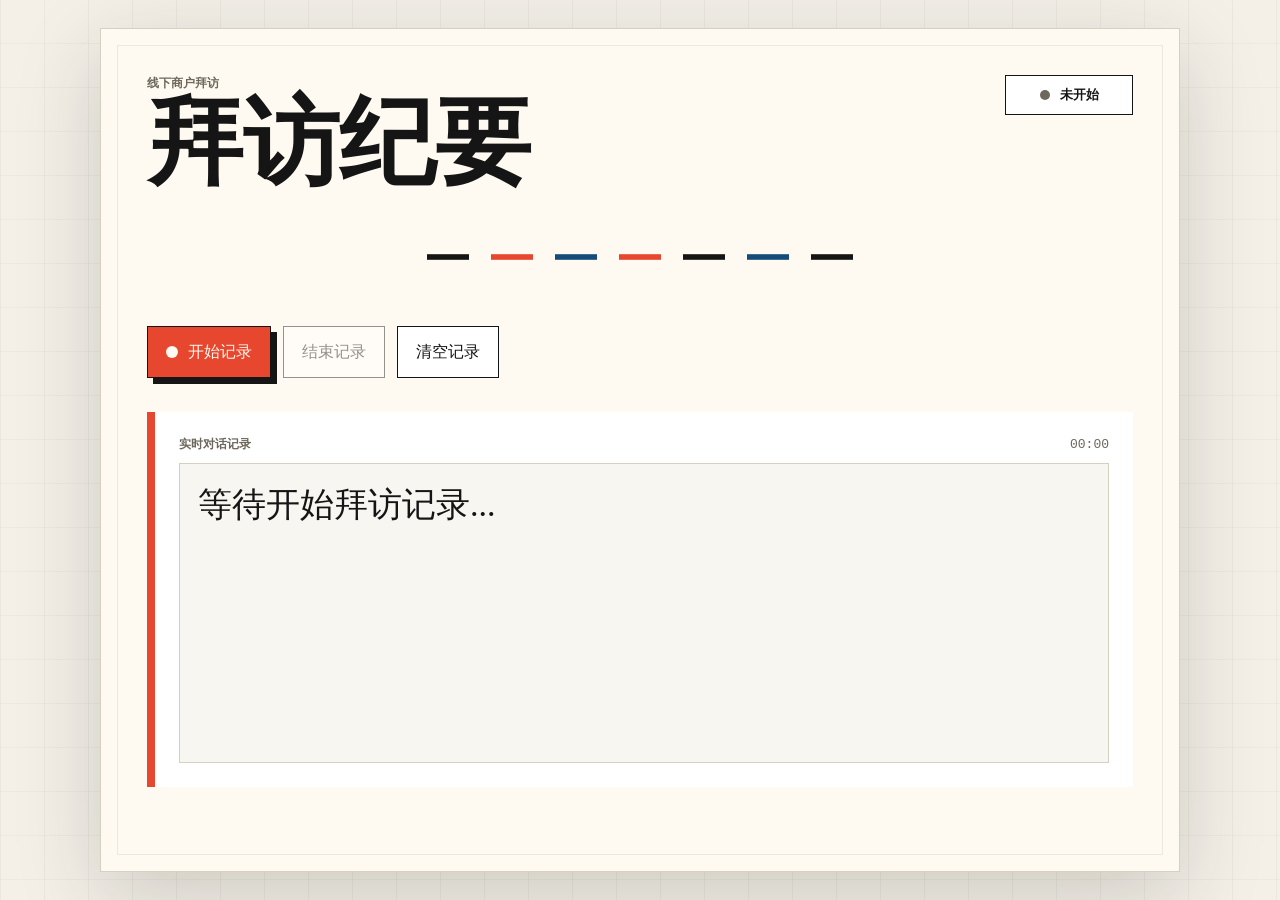
==== public/index.html @ db730add "Initial merchant visit speech recorder" ====
<!doctype html>
<html lang="zh-CN">
  <head>
    <meta charset="utf-8" />
    <meta name="viewport" content="width=device-width, initial-scale=1" />
    <title>商户拜访语音记录</title>
    <link rel="stylesheet" href="./styles.css" />
  </head>
  <body>
    <main class="shell">
      <section class="panel">
        <div class="topbar">
          <div>
            <p class="eyebrow">线下商户拜访</p>
            <h1>拜访纪要</h1>
          </div>
          <div id="statusPill" class="status idle">
            <span></span>
            <strong>未开始</strong>
          </div>
        </div>

        <div class="meter" aria-hidden="true">
          <span></span>
          <span></span>
          <span></span>
          <span></span>
          <span></span>
          <span></span>
          <span></span>
        </div>

        <div class="controls">
          <button id="startBtn" class="primary" type="button">
            <span class="record-dot"></span>
            开始记录
          </button>
          <button id="stopBtn" class="ghost" type="button" disabled>结束记录</button>
          <button id="clearBtn" class="ghost" type="button">清空记录</button>
        </div>

        <section class="caption-zone" aria-live="polite">
          <div class="section-heading">
            <p class="label">实时对话记录</p>
            <span id="timeText" class="hint">00:00</span>
          </div>
          <div id="partialText" class="partial">等待开始拜访记录...</div>
        </section>

        <section id="summaryZone" class="summary-zone" hidden>
          <div class="section-heading">
            <p class="label">智能总结</p>
            <span id="summaryMeta" class="hint"></span>
          </div>
          <div id="summaryText" class="summary-grid"></div>
        </section>
      </section>
    </main>

    <div id="confirmOverlay" class="confirm-overlay" hidden>
      <section class="confirm-dialog" role="dialog" aria-modal="true" aria-labelledby="confirmTitle">
        <p class="label">拜访状态确认</p>
        <h2 id="confirmTitle">是否结束本次商户拜访？</h2>
        <p>结束后将根据完整对话生成本次拜访的智能总结；如果还要继续沟通，可以回到记录页继续补充。</p>
        <div class="confirm-actions">
          <button id="confirmEndBtn" class="primary" type="button">结束拜访并生成总结</button>
          <button id="continueVisitBtn" class="ghost" type="button">继续补充记录</button>
        </div>
      </section>
    </div>

    <script src="./app.js"></script>
  </body>
</html>
---- public/styles.css ----
:root {
  --paper: #f4f0e8;
  --ink: #151515;
  --muted: #6d675c;
  --line: #d7cfc0;
  --panel: #fffaf1;
  --signal: #e7472e;
  --signal-deep: #ad2515;
  --blue: #164c79;
  --green: #1b7a4b;
  --shadow: 0 24px 80px rgba(32, 28, 20, 0.18);
}

* {
  box-sizing: border-box;
}

body {
  margin: 0;
  min-height: 100vh;
  background:
    linear-gradient(90deg, rgba(21, 21, 21, 0.045) 1px, transparent 1px) 0 0 / 44px 44px,
    linear-gradient(0deg, rgba(21, 21, 21, 0.035) 1px, transparent 1px) 0 0 / 44px 44px,
    var(--paper);
  color: var(--ink);
  font-family: "Songti SC", "Noto Serif CJK SC", "Source Han Serif SC", ui-serif, Georgia, Cambria, serif;
}

button {
  font: inherit;
}

.shell {
  min-height: 100vh;
  display: grid;
  place-items: center;
  padding: 28px;
}

.panel {
  width: min(1080px, 100%);
  min-height: min(860px, calc(100vh - 56px));
  padding: clamp(22px, 4vw, 46px);
  background: var(--panel);
  border: 1px solid var(--line);
  box-shadow: var(--shadow);
  position: relative;
  overflow: hidden;
}

.panel::before {
  content: "";
  position: absolute;
  inset: 16px;
  border: 1px solid rgba(21, 21, 21, 0.08);
  pointer-events: none;
}

.topbar,
.controls,
.caption-zone,
.summary-zone {
  position: relative;
  z-index: 1;
}

.topbar {
  display: flex;
  align-items: flex-start;
  justify-content: space-between;
  gap: 20px;
}

.eyebrow,
.label {
  margin: 0;
  color: var(--muted);
  font-family: "PingFang SC", "Microsoft YaHei", "Courier New", Courier, sans-serif;
  font-size: 12px;
  font-weight: 700;
  letter-spacing: 0;
  text-transform: uppercase;
}

h1 {
  margin: 8px 0 0;
  font-size: clamp(44px, 8vw, 96px);
  line-height: 0.9;
  letter-spacing: 0;
}

.status {
  display: inline-flex;
  align-items: center;
  gap: 10px;
  min-width: 128px;
  justify-content: center;
  padding: 10px 14px;
  border: 1px solid var(--ink);
  background: #fff;
  font-family: "PingFang SC", "Microsoft YaHei", "Courier New", Courier, sans-serif;
  font-size: 13px;
}

.status span {
  width: 10px;
  height: 10px;
  border-radius: 99px;
  background: var(--muted);
}

.status.live span {
  background: var(--green);
  box-shadow: 0 0 0 6px rgba(27, 122, 75, 0.16);
}

.status.connecting span {
  background: var(--blue);
}

.status.error span {
  background: var(--signal);
}

.meter {
  height: 86px;
  margin: 28px 0 26px;
  display: flex;
  align-items: center;
  justify-content: center;
  gap: clamp(10px, 2vw, 22px);
}

.meter span {
  width: clamp(20px, 4vw, 42px);
  height: 70px;
  background: var(--ink);
  transform-origin: center;
  transform: scaleY(0.08);
  transition: transform 100ms linear;
}

.meter span:nth-child(2n) {
  background: var(--signal);
}

.meter span:nth-child(3n) {
  background: var(--blue);
}

.controls {
  display: flex;
  flex-wrap: wrap;
  gap: 12px;
}

.primary,
.ghost {
  min-height: 52px;
  border-radius: 0;
  border: 1px solid var(--ink);
  padding: 0 18px;
  cursor: pointer;
}

.primary {
  display: inline-flex;
  align-items: center;
  gap: 10px;
  background: var(--signal);
  color: #fffaf1;
  box-shadow: 6px 6px 0 var(--ink);
}

.ghost {
  background: #fff;
  color: var(--ink);
}

button:disabled {
  cursor: not-allowed;
  opacity: 0.45;
  box-shadow: none;
}

.record-dot {
  width: 12px;
  height: 12px;
  border-radius: 99px;
  background: #fffaf1;
}

.caption-zone {
  margin-top: 34px;
  padding: 24px;
  border-left: 8px solid var(--signal);
  background: #fff;
}

.partial {
  min-height: 300px;
  max-height: 42vh;
  margin: 10px 0 0;
  padding: 18px;
  background: rgba(244, 240, 232, 0.62);
  border: 1px solid var(--line);
  font-size: clamp(20px, 3vw, 34px);
  line-height: 1.35;
  overflow-wrap: anywhere;
  overflow-y: auto;
  white-space: pre-wrap;
}

.section-heading {
  display: flex;
  justify-content: space-between;
  gap: 16px;
  align-items: center;
}

#timeText {
  font-family: "PingFang SC", "Microsoft YaHei", "Courier New", Courier, sans-serif;
  color: var(--muted);
}

.hint {
  color: var(--muted);
  font-family: "PingFang SC", "Microsoft YaHei", sans-serif;
  font-size: 13px;
}

.summary-zone {
  margin-top: 24px;
  padding-top: 18px;
  border-top: 1px solid var(--line);
}

.summary-grid {
  display: grid;
  grid-template-columns: repeat(2, minmax(0, 1fr));
  gap: 14px;
  margin-top: 12px;
}

.summary-card {
  min-height: 150px;
  padding: 18px;
  background: #fff;
  border: 1px solid var(--line);
}

.summary-card h3 {
  margin: 0 0 10px;
  font-family: "PingFang SC", "Microsoft YaHei", sans-serif;
  font-size: 17px;
}

.summary-card ul {
  margin: 0;
  padding-left: 1.2em;
}

.summary-card li {
  margin: 8px 0;
  line-height: 1.45;
}

.confirm-overlay {
  position: fixed;
  inset: 0;
  z-index: 20;
  display: grid;
  place-items: center;
  padding: 20px;
  background: rgba(21, 21, 21, 0.42);
}

.confirm-overlay[hidden] {
  display: none;
}

.confirm-dialog {
  width: min(560px, 100%);
  padding: 28px;
  background: var(--panel);
  border: 1px solid var(--ink);
  box-shadow: 10px 10px 0 var(--ink);
}

.confirm-dialog h2 {
  margin: 10px 0;
  font-size: clamp(28px, 5vw, 44px);
  line-height: 1.05;
}

.confirm-dialog p {
  line-height: 1.6;
}

.confirm-actions {
  display: flex;
  flex-wrap: wrap;
  gap: 12px;
  margin-top: 22px;
}

@media (max-width: 640px) {
  .shell {
    padding: 12px;
    place-items: stretch;
  }

  .panel {
    min-height: calc(100vh - 24px);
  }

  .topbar {
    flex-direction: column;
  }

  .controls button {
    flex: 1 1 100%;
  }

  .partial {
    min-height: 360px;
    max-height: 50vh;
  }

  .summary-grid {
    grid-template-columns: 1fr;
  }

  .confirm-actions button {
    flex: 1 1 100%;
  }
}
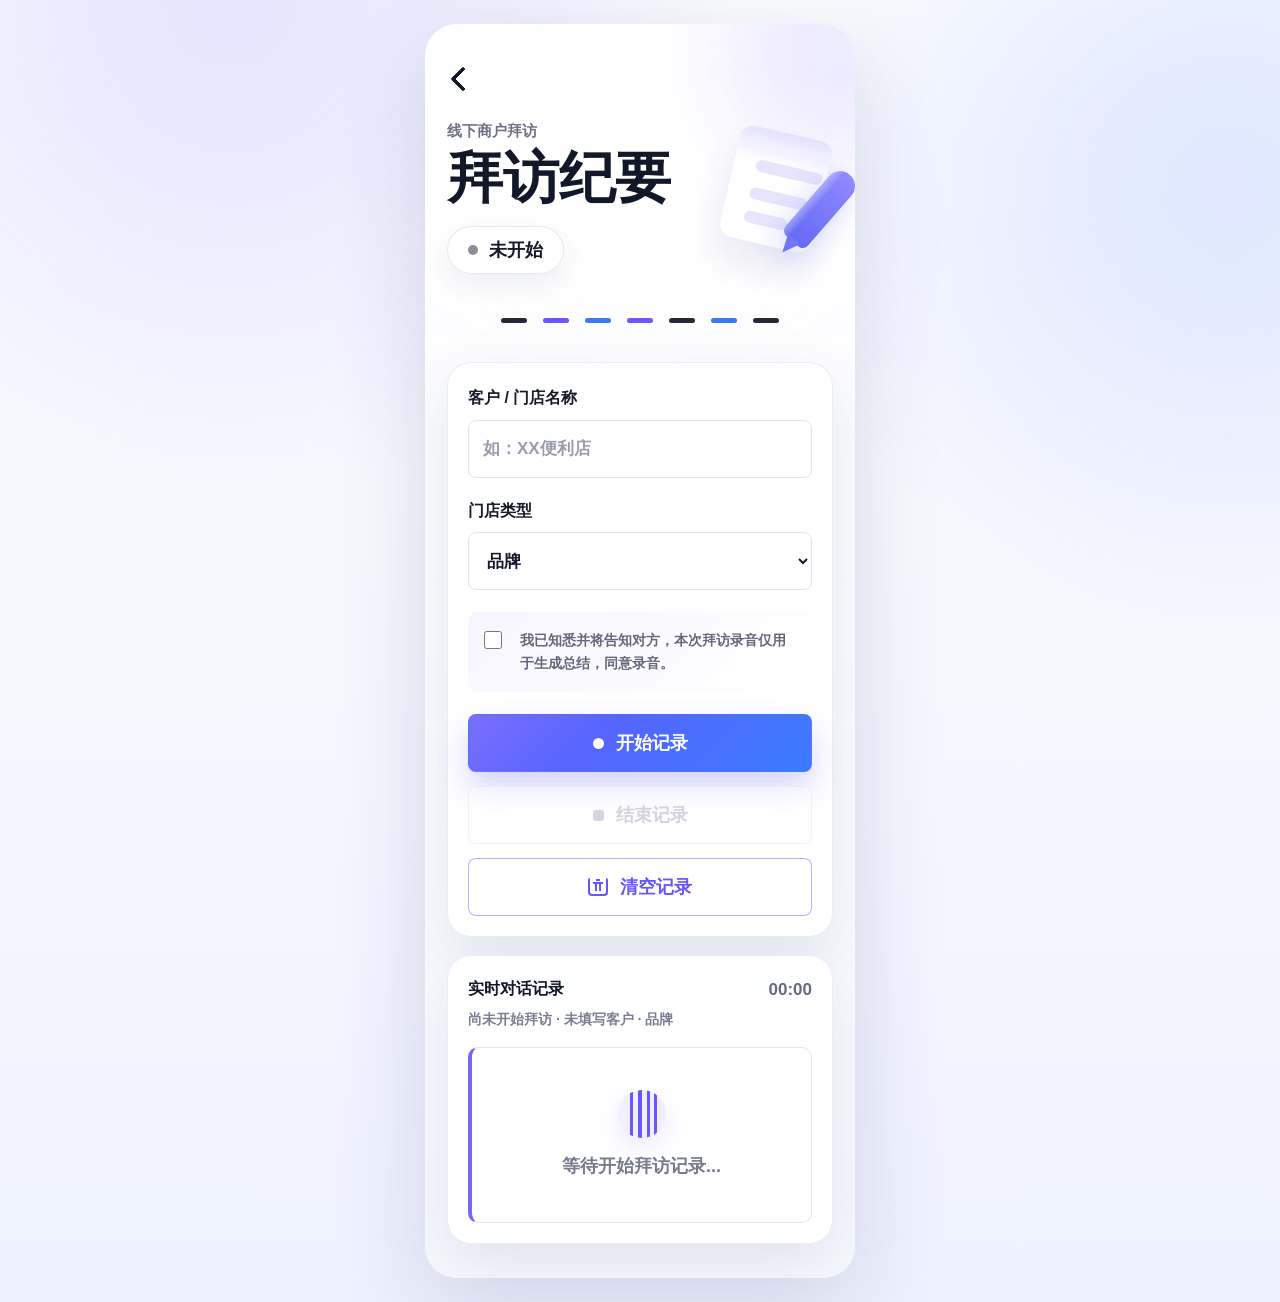
==== commit ff389edd: "Restyle visit recorder mobile UI" ====
--- a/public/index.html
+++ b/public/index.html
@@ -9,14 +9,26 @@
   <body>
     <main class="shell">
       <section class="panel">
+        <button class="back-button" type="button" aria-label="返回上一页">
+          <span></span>
+        </button>
+
         <div class="topbar">
-          <div>
+          <div class="hero-copy">
             <p class="eyebrow">线下商户拜访</p>
             <h1>拜访纪要</h1>
+            <div id="statusPill" class="status idle">
+              <span></span>
+              <strong>未开始</strong>
+            </div>
           </div>
-          <div id="statusPill" class="status idle">
-            <span></span>
-            <strong>未开始</strong>
+          <div class="hero-visual" aria-hidden="true">
+            <div class="paper-illus">
+              <i></i>
+              <i></i>
+              <i></i>
+            </div>
+            <div class="pen-illus"></div>
           </div>
         </div>
 
@@ -30,21 +42,53 @@
           <span></span>
         </div>
 
-        <div class="controls">
-          <button id="startBtn" class="primary" type="button">
-            <span class="record-dot"></span>
-            开始记录
-          </button>
-          <button id="stopBtn" class="ghost" type="button" disabled>结束记录</button>
-          <button id="clearBtn" class="ghost" type="button">清空记录</button>
-        </div>
+        <section class="visit-setup">
+          <div class="field-row">
+            <label>
+              <span>客户 / 门店名称</span>
+              <input id="customerInput" type="text" placeholder="如：XX便利店" autocomplete="off" />
+            </label>
+            <label>
+              <span>门店类型</span>
+              <select id="storeTypeInput">
+                <option value="品牌">品牌</option>
+                <option value="自助">自助</option>
+                <option value="线下">线下</option>
+                <option value="便利店">便利店</option>
+                <option value="餐饮">餐饮</option>
+              </select>
+            </label>
+          </div>
+          <label class="consent-row">
+            <input id="consentInput" type="checkbox" />
+            <span>我已知悉并将告知对方，本次拜访录音仅用于生成总结，同意录音。</span>
+          </label>
+
+          <div class="controls">
+            <button id="startBtn" class="primary" type="button">
+              <span class="record-dot"></span>
+              开始记录
+            </button>
+            <button id="stopBtn" class="ghost stop" type="button" disabled>
+              <span class="stop-dot"></span>
+              结束记录
+            </button>
+            <button id="clearBtn" class="ghost clear" type="button">清空记录</button>
+          </div>
+        </section>
 
         <section class="caption-zone" aria-live="polite">
           <div class="section-heading">
-            <p class="label">实时对话记录</p>
+            <div>
+              <p class="label">实时对话记录</p>
+              <p id="visitMeta" class="visit-meta">尚未开始拜访</p>
+            </div>
             <span id="timeText" class="hint">00:00</span>
           </div>
-          <div id="partialText" class="partial">等待开始拜访记录...</div>
+          <div id="partialText" class="partial">
+            <span class="empty-wave"></span>
+            <span>等待开始拜访记录...</span>
+          </div>
         </section>
 
         <section id="summaryZone" class="summary-zone" hidden>
@@ -53,6 +97,10 @@
             <span id="summaryMeta" class="hint"></span>
           </div>
           <div id="summaryText" class="summary-grid"></div>
+          <div class="result-actions">
+            <button id="copySummaryBtn" class="ghost" type="button">复制总结</button>
+            <button id="newVisitBtn" class="primary" type="button">再记一场</button>
+          </div>
         </section>
       </section>
     </main>
--- a/public/styles.css
+++ b/public/styles.css
@@ -1,268 +1,653 @@
 :root {
-  --paper: #f4f0e8;
-  --ink: #151515;
-  --muted: #6d675c;
-  --line: #d7cfc0;
-  --panel: #fffaf1;
-  --signal: #e7472e;
-  --signal-deep: #ad2515;
-  --blue: #164c79;
-  --green: #1b7a4b;
-  --shadow: 0 24px 80px rgba(32, 28, 20, 0.18);
+  --bg: #f7f8ff;
+  --card: rgba(255, 255, 255, 0.9);
+  --ink: #111827;
+  --muted: #6f7284;
+  --soft: #f5f4ff;
+  --line: #e5e7f3;
+  --primary: #6557ff;
+  --primary-2: #3b7cff;
+  --danger: #ef4444;
+  --success: #22c55e;
+  --shadow: 0 20px 60px rgba(61, 70, 118, 0.12);
 }
 
 * {
   box-sizing: border-box;
+}
+
+html {
+  min-height: 100%;
+  background: #eef1fb;
 }
 
 body {
   margin: 0;
   min-height: 100vh;
+  color: var(--ink);
+  font-family:
+    -apple-system,
+    BlinkMacSystemFont,
+    "SF Pro Display",
+    "PingFang SC",
+    "Microsoft YaHei",
+    sans-serif;
   background:
-    linear-gradient(90deg, rgba(21, 21, 21, 0.045) 1px, transparent 1px) 0 0 / 44px 44px,
-    linear-gradient(0deg, rgba(21, 21, 21, 0.035) 1px, transparent 1px) 0 0 / 44px 44px,
-    var(--paper);
-  color: var(--ink);
-  font-family: "Songti SC", "Noto Serif CJK SC", "Source Han Serif SC", ui-serif, Georgia, Cambria, serif;
+    radial-gradient(circle at 18% 0%, rgba(116, 103, 255, 0.16), transparent 30%),
+    radial-gradient(circle at 96% 14%, rgba(70, 126, 255, 0.16), transparent 27%),
+    linear-gradient(180deg, #fbfcff 0%, #f5f6ff 62%, #eef2ff 100%);
+}
+
+button,
+input,
+select {
+  font: inherit;
 }
 
 button {
-  font: inherit;
+  -webkit-tap-highlight-color: transparent;
 }
 
 .shell {
   min-height: 100vh;
-  display: grid;
-  place-items: center;
-  padding: 28px;
+  display: flex;
+  justify-content: center;
+  align-items: flex-start;
 }
 
 .panel {
-  width: min(1080px, 100%);
-  min-height: min(860px, calc(100vh - 56px));
-  padding: clamp(22px, 4vw, 46px);
-  background: var(--panel);
-  border: 1px solid var(--line);
-  box-shadow: var(--shadow);
+  width: min(100%, 430px);
+  min-height: 100vh;
   position: relative;
   overflow: hidden;
+  padding: 28px 22px 34px;
+  background:
+    radial-gradient(circle at 50% 8%, rgba(255, 255, 255, 0.96), transparent 25%),
+    linear-gradient(180deg, rgba(255, 255, 255, 0.96), rgba(247, 249, 255, 0.92));
 }
 
 .panel::before {
   content: "";
   position: absolute;
-  inset: 16px;
-  border: 1px solid rgba(21, 21, 21, 0.08);
+  inset: -80px -90px auto auto;
+  width: 220px;
+  height: 220px;
+  border-radius: 999px;
+  background: rgba(104, 91, 255, 0.12);
+  filter: blur(46px);
   pointer-events: none;
 }
 
 .topbar,
-.controls,
+.meter,
+.visit-setup,
 .caption-zone,
-.summary-zone {
+.summary-zone,
+.back-button {
   position: relative;
   z-index: 1;
 }
 
+.back-button {
+  width: 42px;
+  height: 42px;
+  padding: 0;
+  border: 0;
+  border-radius: 16px;
+  background: transparent;
+  cursor: pointer;
+}
+
+.back-button span {
+  display: block;
+  width: 18px;
+  height: 18px;
+  margin: 12px 0 0 7px;
+  border-left: 4px solid #111827;
+  border-bottom: 4px solid #111827;
+  border-radius: 2px;
+  transform: rotate(45deg);
+}
+
 .topbar {
+  min-height: 180px;
+  margin-top: 22px;
   display: flex;
   align-items: flex-start;
   justify-content: space-between;
-  gap: 20px;
+  gap: 14px;
+}
+
+.hero-copy {
+  min-width: 0;
 }
 
 .eyebrow,
 .label {
   margin: 0;
   color: var(--muted);
-  font-family: "PingFang SC", "Microsoft YaHei", "Courier New", Courier, sans-serif;
-  font-size: 12px;
+  font-size: 15px;
+  line-height: 1.4;
   font-weight: 700;
   letter-spacing: 0;
-  text-transform: uppercase;
 }
 
 h1 {
-  margin: 8px 0 0;
-  font-size: clamp(44px, 8vw, 96px);
-  line-height: 0.9;
+  margin: 8px 0 20px;
+  color: #111827;
+  font-size: clamp(44px, 13vw, 56px);
+  line-height: 1.02;
+  font-weight: 850;
   letter-spacing: 0;
 }
 
 .status {
   display: inline-flex;
   align-items: center;
-  gap: 10px;
-  min-width: 128px;
   justify-content: center;
-  padding: 10px 14px;
-  border: 1px solid var(--ink);
-  background: #fff;
-  font-family: "PingFang SC", "Microsoft YaHei", "Courier New", Courier, sans-serif;
-  font-size: 13px;
+  gap: 11px;
+  min-height: 48px;
+  padding: 0 20px;
+  border: 1px solid rgba(228, 230, 242, 0.9);
+  border-radius: 999px;
+  background: rgba(255, 255, 255, 0.8);
+  box-shadow: 0 10px 26px rgba(52, 58, 91, 0.08);
+  color: #151928;
+  backdrop-filter: blur(14px);
 }
 
 .status span {
   width: 10px;
   height: 10px;
-  border-radius: 99px;
-  background: var(--muted);
+  flex: none;
+  border-radius: 999px;
+  background: #8b8d99;
+}
+
+.status strong {
+  font-size: 18px;
+  line-height: 1;
+  font-weight: 800;
 }
 
 .status.live span {
-  background: var(--green);
-  box-shadow: 0 0 0 6px rgba(27, 122, 75, 0.16);
+  background: var(--success);
+  box-shadow: 0 0 0 6px rgba(34, 197, 94, 0.14);
 }
 
 .status.connecting span {
-  background: var(--blue);
+  background: var(--primary-2);
+  box-shadow: 0 0 0 6px rgba(59, 124, 255, 0.12);
 }
 
 .status.error span {
-  background: var(--signal);
+  background: var(--danger);
+}
+
+.hero-visual {
+  width: 132px;
+  height: 132px;
+  margin-top: 4px;
+  flex: 0 0 132px;
+  position: relative;
+  opacity: 0.95;
+}
+
+.paper-illus {
+  position: absolute;
+  right: 10px;
+  top: 8px;
+  width: 94px;
+  height: 114px;
+  border-radius: 14px;
+  background:
+    linear-gradient(180deg, rgba(111, 98, 255, 0.18), transparent 28%),
+    rgba(255, 255, 255, 0.72);
+  box-shadow: 0 22px 34px rgba(93, 91, 164, 0.13);
+  transform: rotate(13deg);
+}
+
+.paper-illus::before,
+.paper-illus i {
+  content: "";
+  position: absolute;
+  left: 22px;
+  height: 12px;
+  border-radius: 999px;
+  background: rgba(100, 93, 231, 0.16);
+}
+
+.paper-illus::before {
+  top: 32px;
+  width: 68px;
+}
+
+.paper-illus i:nth-child(1) {
+  top: 60px;
+  width: 58px;
+}
+
+.paper-illus i:nth-child(2) {
+  top: 84px;
+  width: 44px;
+}
+
+.paper-illus i:nth-child(3) {
+  display: none;
+}
+
+.pen-illus {
+  position: absolute;
+  right: -3px;
+  bottom: 4px;
+  width: 30px;
+  height: 88px;
+  border-radius: 16px 16px 8px 8px;
+  background:
+    linear-gradient(90deg, rgba(255, 255, 255, 0.36), transparent 34%),
+    linear-gradient(180deg, #8b83ff, #5d63f4);
+  box-shadow: 0 14px 28px rgba(94, 99, 244, 0.24);
+  transform: rotate(41deg);
+}
+
+.pen-illus::before {
+  content: "";
+  position: absolute;
+  left: 7px;
+  bottom: -15px;
+  border-left: 8px solid transparent;
+  border-right: 8px solid transparent;
+  border-top: 18px solid #6a6ff7;
 }
 
 .meter {
-  height: 86px;
-  margin: 28px 0 26px;
+  height: 32px;
+  margin: 4px 0 26px;
   display: flex;
   align-items: center;
   justify-content: center;
-  gap: clamp(10px, 2vw, 22px);
+  gap: 16px;
 }
 
 .meter span {
-  width: clamp(20px, 4vw, 42px);
-  height: 70px;
-  background: var(--ink);
+  width: 26px;
+  height: 5px;
+  border-radius: 999px;
+  background: #252936;
   transform-origin: center;
-  transform: scaleY(0.08);
-  transition: transform 100ms linear;
-}
-
-.meter span:nth-child(2n) {
-  background: var(--signal);
-}
-
-.meter span:nth-child(3n) {
-  background: var(--blue);
+  transform: scaleY(1);
+  transition: transform 110ms linear;
+}
+
+.meter span:nth-child(2),
+.meter span:nth-child(4) {
+  background: #6957ff;
+}
+
+.meter span:nth-child(3),
+.meter span:nth-child(6) {
+  background: #3978f7;
+}
+
+.visit-setup,
+.caption-zone,
+.summary-zone {
+  border: 1px solid rgba(232, 234, 245, 0.9);
+  border-radius: 24px;
+  background: var(--card);
+  box-shadow: var(--shadow);
+  backdrop-filter: blur(18px);
+}
+
+.visit-setup {
+  padding: 24px 20px 20px;
+}
+
+.field-row {
+  display: grid;
+  grid-template-columns: 1fr;
+  gap: 22px;
+}
+
+.visit-setup label {
+  display: flex;
+  flex-direction: column;
+  gap: 11px;
+}
+
+.visit-setup label > span {
+  color: #171b2a;
+  font-size: 16px;
+  line-height: 1.35;
+  font-weight: 750;
+}
+
+.visit-setup input[type="text"],
+.visit-setup select {
+  width: 100%;
+  min-height: 58px;
+  border: 1px solid #e0e3ef;
+  border-radius: 8px;
+  padding: 0 14px;
+  background: rgba(255, 255, 255, 0.72);
+  color: #151928;
+  font-size: 17px;
+  font-weight: 650;
+  outline: none;
+  transition:
+    border-color 160ms ease,
+    box-shadow 160ms ease,
+    background 160ms ease;
+}
+
+.visit-setup input[type="text"]::placeholder {
+  color: #9a9dae;
+}
+
+.visit-setup input[type="text"]:focus,
+.visit-setup select:focus {
+  border-color: rgba(101, 87, 255, 0.72);
+  background: #fff;
+  box-shadow: 0 0 0 4px rgba(101, 87, 255, 0.1);
+}
+
+.consent-row {
+  margin-top: 22px;
+  padding: 17px 16px;
+  display: grid !important;
+  grid-template-columns: 24px 1fr;
+  gap: 12px !important;
+  align-items: start;
+  border-radius: 10px;
+  background:
+    linear-gradient(135deg, rgba(247, 246, 255, 0.96), rgba(255, 255, 255, 0.82));
+}
+
+.consent-row input {
+  width: 18px;
+  height: 18px;
+  margin: 2px 0 0;
+  accent-color: var(--primary);
+}
+
+.consent-row span {
+  color: #64687a !important;
+  font-size: 14px !important;
+  line-height: 1.65 !important;
+  font-weight: 650 !important;
 }
 
 .controls {
-  display: flex;
-  flex-wrap: wrap;
-  gap: 12px;
+  margin-top: 22px;
+  display: grid;
+  grid-template-columns: 1fr;
+  gap: 14px;
 }
 
 .primary,
 .ghost {
-  min-height: 52px;
-  border-radius: 0;
-  border: 1px solid var(--ink);
-  padding: 0 18px;
-  cursor: pointer;
-}
-
-.primary {
+  width: 100%;
+  min-height: 58px;
   display: inline-flex;
   align-items: center;
-  gap: 10px;
-  background: var(--signal);
-  color: #fffaf1;
-  box-shadow: 6px 6px 0 var(--ink);
+  justify-content: center;
+  gap: 12px;
+  border-radius: 8px;
+  border: 1px solid var(--line);
+  padding: 0 18px;
+  font-size: 18px;
+  font-weight: 800;
+  letter-spacing: 0;
+  cursor: pointer;
+  transition:
+    transform 150ms ease,
+    box-shadow 150ms ease,
+    opacity 150ms ease;
+}
+
+.primary {
+  border-color: transparent;
+  color: #fff;
+  background:
+    linear-gradient(135deg, rgba(255, 255, 255, 0.14), transparent 38%),
+    linear-gradient(135deg, var(--primary), var(--primary-2));
+  box-shadow: 0 16px 30px rgba(84, 81, 255, 0.24);
+}
+
+.primary:active,
+.ghost:active {
+  transform: translateY(1px);
 }
 
 .ghost {
-  background: #fff;
-  color: var(--ink);
+  color: #151928;
+  background: rgba(255, 255, 255, 0.74);
+}
+
+.ghost.stop {
+  color: #b5b8c8;
+  background: rgba(255, 255, 255, 0.56);
+}
+
+.ghost.clear {
+  border-color: rgba(101, 87, 255, 0.46);
+  color: var(--primary);
+  background: rgba(255, 255, 255, 0.58);
 }
 
 button:disabled {
   cursor: not-allowed;
-  opacity: 0.45;
+  opacity: 0.62;
   box-shadow: none;
 }
 
 .record-dot {
-  width: 12px;
-  height: 12px;
-  border-radius: 99px;
-  background: #fffaf1;
+  width: 11px;
+  height: 11px;
+  flex: none;
+  border-radius: 999px;
+  background: #fff;
+}
+
+.stop-dot {
+  width: 11px;
+  height: 11px;
+  flex: none;
+  border-radius: 3px;
+  background: #b9bcce;
+}
+
+.clear::before {
+  content: "";
+  width: 16px;
+  height: 16px;
+  flex: none;
+  background:
+    linear-gradient(var(--primary), var(--primary)) 5px 6px / 2px 7px no-repeat,
+    linear-gradient(var(--primary), var(--primary)) 9px 6px / 2px 7px no-repeat,
+    linear-gradient(var(--primary), var(--primary)) 3px 4px / 10px 2px no-repeat,
+    linear-gradient(var(--primary), var(--primary)) 6px 1px / 4px 2px no-repeat;
+  border: 2px solid var(--primary);
+  border-top: 0;
+  border-radius: 2px 2px 4px 4px;
 }
 
 .caption-zone {
-  margin-top: 34px;
-  padding: 24px;
-  border-left: 8px solid var(--signal);
-  background: #fff;
-}
-
-.partial {
-  min-height: 300px;
-  max-height: 42vh;
-  margin: 10px 0 0;
-  padding: 18px;
-  background: rgba(244, 240, 232, 0.62);
-  border: 1px solid var(--line);
-  font-size: clamp(20px, 3vw, 34px);
-  line-height: 1.35;
-  overflow-wrap: anywhere;
-  overflow-y: auto;
-  white-space: pre-wrap;
+  margin-top: 18px;
+  padding: 22px 20px 20px;
 }
 
 .section-heading {
   display: flex;
   justify-content: space-between;
-  gap: 16px;
+  gap: 14px;
+  align-items: flex-start;
+}
+
+.caption-zone .label,
+.summary-zone .label {
+  color: #111827;
+  font-size: 16px;
+  font-weight: 850;
+}
+
+.hint,
+#timeText {
+  color: #666a7f;
+  font-size: 17px;
+  line-height: 1.4;
+  font-weight: 650;
+}
+
+.visit-meta {
+  margin: 8px 0 0;
+  color: #7a7e91;
+  font-size: 14px;
+  line-height: 1.45;
+  font-weight: 600;
+}
+
+.partial {
+  min-height: 180px;
+  max-height: 44vh;
+  margin-top: 18px;
+  padding: 22px;
+  border: 1px solid #e4e6f2;
+  border-left: 4px solid #7666ff;
+  border-radius: 10px;
+  background: rgba(255, 255, 255, 0.58);
+  color: #151928;
+  font-size: 18px;
+  line-height: 1.6;
+  font-weight: 650;
+  overflow-y: auto;
+  overflow-wrap: anywhere;
+  white-space: pre-wrap;
+}
+
+.partial.is-empty {
+  min-height: 176px;
+  display: flex;
+  flex-direction: column;
   align-items: center;
-}
-
-#timeText {
-  font-family: "PingFang SC", "Microsoft YaHei", "Courier New", Courier, sans-serif;
-  color: var(--muted);
-}
-
-.hint {
-  color: var(--muted);
-  font-family: "PingFang SC", "Microsoft YaHei", sans-serif;
-  font-size: 13px;
+  justify-content: center;
+  gap: 14px;
+  color: #777b8e;
+  text-align: center;
+}
+
+.partial.is-empty::before {
+  content: "";
+  width: 48px;
+  height: 48px;
+  border-radius: 999px;
+  background:
+    linear-gradient(90deg, transparent 12px, #6657ff 12px, #6657ff 15px, transparent 15px, transparent 20px, #6657ff 20px, #6657ff 24px, transparent 24px, transparent 29px, #6657ff 29px, #6657ff 32px, transparent 32px, transparent 36px, #6657ff 36px, #6657ff 39px, transparent 39px) center / 48px 48px no-repeat,
+    #f1efff;
+  box-shadow: 0 10px 26px rgba(101, 87, 255, 0.13);
 }
 
 .summary-zone {
-  margin-top: 24px;
-  padding-top: 18px;
-  border-top: 1px solid var(--line);
+  margin-top: 18px;
+  padding: 22px 20px;
+}
+
+.summary-zone[hidden],
+.confirm-overlay[hidden] {
+  display: none;
 }
 
 .summary-grid {
   display: grid;
-  grid-template-columns: repeat(2, minmax(0, 1fr));
+  grid-template-columns: 1fr;
   gap: 14px;
-  margin-top: 12px;
+  margin-top: 16px;
 }
 
 .summary-card {
-  min-height: 150px;
+  min-height: 128px;
   padding: 18px;
-  background: #fff;
-  border: 1px solid var(--line);
+  border: 1px solid #e8eaf5;
+  border-radius: 18px;
+  background: rgba(255, 255, 255, 0.72);
 }
 
 .summary-card h3 {
-  margin: 0 0 10px;
-  font-family: "PingFang SC", "Microsoft YaHei", sans-serif;
+  margin: 0 0 12px;
+  color: #171b2a;
   font-size: 17px;
 }
 
 .summary-card ul {
   margin: 0;
-  padding-left: 1.2em;
-}
-
-.summary-card li {
-  margin: 8px 0;
-  line-height: 1.45;
+  padding-left: 18px;
+  color: #5f6478;
+  font-size: 14px;
+  line-height: 1.65;
+}
+
+.summary-card li + li {
+  margin-top: 6px;
+}
+
+.todo-list,
+.script-list {
+  display: grid;
+  gap: 10px;
+}
+
+.todo-item,
+.script-item {
+  padding: 12px;
+  border-radius: 12px;
+  background: rgba(245, 246, 255, 0.8);
+}
+
+.todo-item {
+  display: grid;
+  grid-template-columns: 34px 1fr;
+  gap: 10px;
+}
+
+.todo-item p,
+.script-item p {
+  margin: 0;
+  color: #34394c;
+  line-height: 1.55;
+}
+
+.todo-item small,
+.script-item small,
+.script-item em {
+  display: block;
+  margin-top: 5px;
+  color: #7a7e91;
+  font-size: 12px;
+  font-style: normal;
+}
+
+.priority {
+  width: 28px;
+  height: 28px;
+  display: inline-grid;
+  place-items: center;
+  border-radius: 999px;
+  color: #fff;
+  background: var(--primary);
+  font-size: 12px;
+  font-weight: 800;
+}
+
+.priority.高 {
+  background: #ef4444;
+}
+
+.result-actions,
+.confirm-actions {
+  margin-top: 16px;
+  display: grid;
+  grid-template-columns: 1fr;
+  gap: 12px;
 }
 
 .confirm-overlay {
@@ -271,67 +656,69 @@
   z-index: 20;
   display: grid;
   place-items: center;
-  padding: 20px;
-  background: rgba(21, 21, 21, 0.42);
-}
-
-.confirm-overlay[hidden] {
-  display: none;
+  padding: 22px;
+  background: rgba(19, 25, 44, 0.34);
+  backdrop-filter: blur(10px);
 }
 
 .confirm-dialog {
-  width: min(560px, 100%);
-  padding: 28px;
-  background: var(--panel);
-  border: 1px solid var(--ink);
-  box-shadow: 10px 10px 0 var(--ink);
+  width: min(390px, 100%);
+  padding: 24px;
+  border: 1px solid rgba(232, 234, 245, 0.92);
+  border-radius: 24px;
+  background: rgba(255, 255, 255, 0.96);
+  box-shadow: 0 28px 80px rgba(23, 31, 62, 0.22);
 }
 
 .confirm-dialog h2 {
-  margin: 10px 0;
-  font-size: clamp(28px, 5vw, 44px);
-  line-height: 1.05;
-}
-
-.confirm-dialog p {
-  line-height: 1.6;
-}
-
-.confirm-actions {
-  display: flex;
-  flex-wrap: wrap;
-  gap: 12px;
-  margin-top: 22px;
-}
-
-@media (max-width: 640px) {
+  margin: 10px 0 10px;
+  color: #111827;
+  font-size: 24px;
+  line-height: 1.25;
+}
+
+.confirm-dialog p:not(.label) {
+  margin: 0;
+  color: #666a7f;
+  font-size: 15px;
+  line-height: 1.7;
+}
+
+@media (min-width: 700px) {
   .shell {
-    padding: 12px;
-    place-items: stretch;
+    padding: 24px;
   }
 
   .panel {
-    min-height: calc(100vh - 24px);
+    border-radius: 32px;
+    min-height: calc(100vh - 48px);
+    box-shadow: 0 26px 90px rgba(42, 49, 91, 0.16);
   }
-
-  .topbar {
-    flex-direction: column;
+}
+
+@media (max-width: 380px) {
+  .panel {
+    padding-inline: 16px;
   }
 
-  .controls button {
-    flex: 1 1 100%;
+  .hero-visual {
+    width: 108px;
+    height: 120px;
+    flex-basis: 108px;
   }
 
-  .partial {
-    min-height: 360px;
-    max-height: 50vh;
+  .meter {
+    gap: 11px;
   }
 
-  .summary-grid {
-    grid-template-columns: 1fr;
+  .meter span {
+    width: 22px;
   }
 
-  .confirm-actions button {
-    flex: 1 1 100%;
+  .visit-setup,
+  .caption-zone,
+  .summary-zone {
+    border-radius: 20px;
+    padding-inline: 16px;
   }
 }
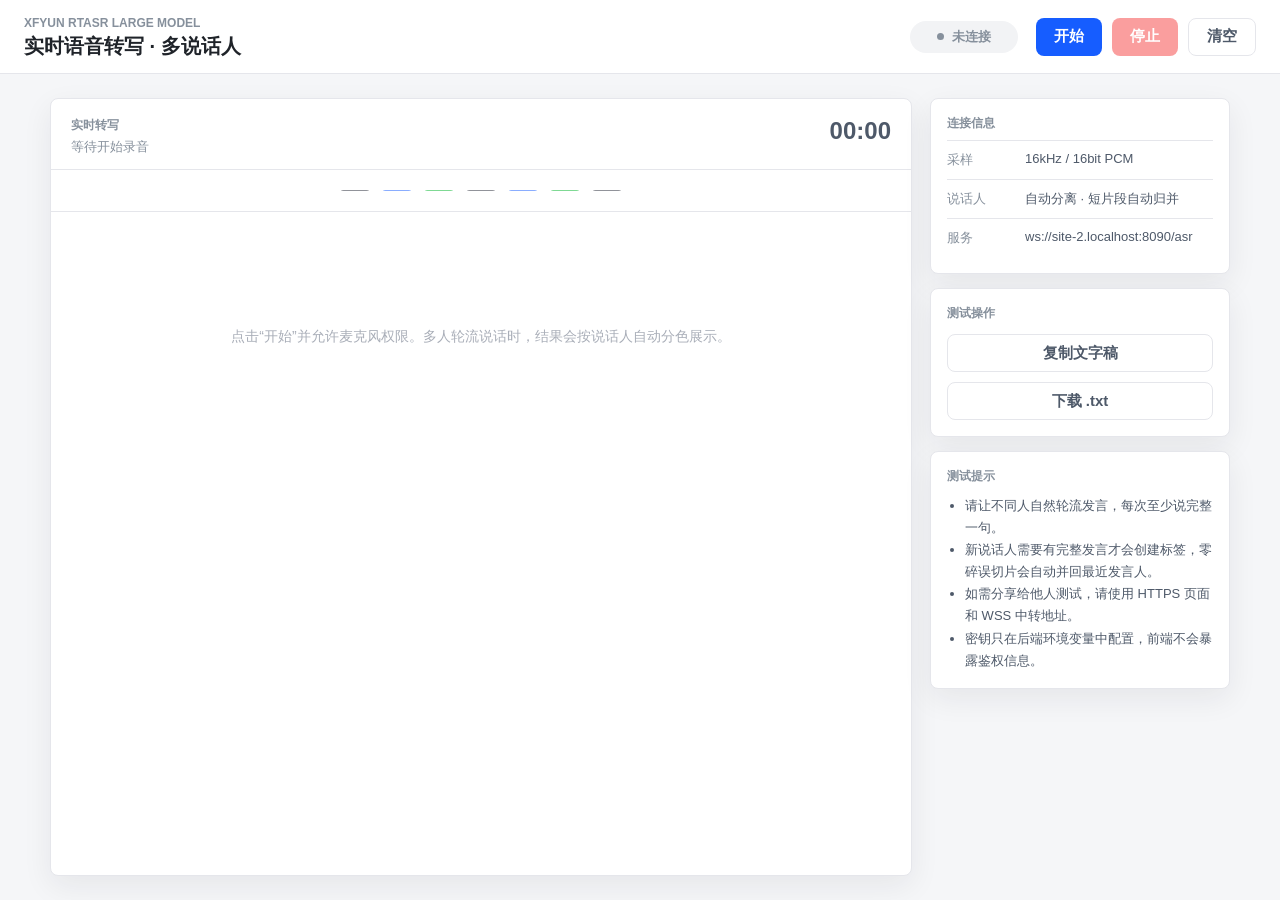
==== commit b7bc4fbb: "Add XFYun realtime diarization demo" ====
--- a/public/index.html
+++ b/public/index.html
@@ -3,119 +3,80 @@
   <head>
     <meta charset="utf-8" />
     <meta name="viewport" content="width=device-width, initial-scale=1" />
-    <title>商户拜访语音记录</title>
+    <title>讯飞实时语音转写大模型测试台</title>
     <link rel="stylesheet" href="./styles.css" />
   </head>
   <body>
-    <main class="shell">
-      <section class="panel">
-        <button class="back-button" type="button" aria-label="返回上一页">
-          <span></span>
-        </button>
+    <header class="topbar">
+      <div>
+        <p class="eyebrow">XFYun RTASR Large Model</p>
+        <h1>实时语音转写 · 多说话人</h1>
+      </div>
+      <span id="statusPill" class="status idle"><i></i><strong>未连接</strong></span>
+      <div class="actions">
+        <button id="startBtn" class="primary" type="button">开始</button>
+        <button id="stopBtn" class="danger" type="button" disabled>停止</button>
+        <button id="clearBtn" class="ghost" type="button">清空</button>
+      </div>
+    </header>
 
-        <div class="topbar">
-          <div class="hero-copy">
-            <p class="eyebrow">线下商户拜访</p>
-            <h1>拜访纪要</h1>
-            <div id="statusPill" class="status idle">
-              <span></span>
-              <strong>未开始</strong>
-            </div>
+    <main class="layout">
+      <section class="transcript-panel" aria-live="polite">
+        <div class="panel-head">
+          <div>
+            <p class="label">实时转写</p>
+            <p id="connectionText" class="hint">等待开始录音</p>
           </div>
-          <div class="hero-visual" aria-hidden="true">
-            <div class="paper-illus">
-              <i></i>
-              <i></i>
-              <i></i>
-            </div>
-            <div class="pen-illus"></div>
-          </div>
+          <strong id="timeText">00:00</strong>
         </div>
 
         <div class="meter" aria-hidden="true">
-          <span></span>
-          <span></span>
-          <span></span>
-          <span></span>
-          <span></span>
-          <span></span>
-          <span></span>
+          <span></span><span></span><span></span><span></span><span></span><span></span><span></span>
         </div>
 
-        <section class="visit-setup">
-          <div class="field-row">
-            <label>
-              <span>客户 / 门店名称</span>
-              <input id="customerInput" type="text" placeholder="如：XX便利店" autocomplete="off" />
-            </label>
-            <label>
-              <span>门店类型</span>
-              <select id="storeTypeInput">
-                <option value="品牌">品牌</option>
-                <option value="自助">自助</option>
-                <option value="线下">线下</option>
-                <option value="便利店">便利店</option>
-                <option value="餐饮">餐饮</option>
-              </select>
-            </label>
-          </div>
-          <label class="consent-row">
-            <input id="consentInput" type="checkbox" />
-            <span>我已知悉并将告知对方，本次拜访录音仅用于生成总结，同意录音。</span>
-          </label>
+        <div id="output" class="output">
+          <p class="empty">点击“开始”并允许麦克风权限。多人轮流说话时，结果会按说话人自动分色展示。</p>
+        </div>
+      </section>
 
-          <div class="controls">
-            <button id="startBtn" class="primary" type="button">
-              <span class="record-dot"></span>
-              开始记录
-            </button>
-            <button id="stopBtn" class="ghost stop" type="button" disabled>
-              <span class="stop-dot"></span>
-              结束记录
-            </button>
-            <button id="clearBtn" class="ghost clear" type="button">清空记录</button>
+      <aside class="side-panel">
+        <section>
+          <p class="label">连接信息</p>
+          <dl>
+            <div>
+              <dt>采样</dt>
+              <dd>16kHz / 16bit PCM</dd>
+            </div>
+            <div>
+              <dt>说话人</dt>
+              <dd>自动分离 · 短片段自动归并</dd>
+            </div>
+            <div>
+              <dt>服务</dt>
+              <dd id="serviceText">自动检测</dd>
+            </div>
+          </dl>
+        </section>
+
+        <section>
+          <p class="label">测试操作</p>
+          <div class="stack">
+            <button id="copyBtn" class="ghost wide" type="button">复制文字稿</button>
+            <button id="downloadBtn" class="ghost wide" type="button">下载 .txt</button>
           </div>
         </section>
 
-        <section class="caption-zone" aria-live="polite">
-          <div class="section-heading">
-            <div>
-              <p class="label">实时对话记录</p>
-              <p id="visitMeta" class="visit-meta">尚未开始拜访</p>
-            </div>
-            <span id="timeText" class="hint">00:00</span>
-          </div>
-          <div id="partialText" class="partial">
-            <span class="empty-wave"></span>
-            <span>等待开始拜访记录...</span>
-          </div>
+        <section>
+          <p class="label">测试提示</p>
+          <ul class="notes">
+            <li>请让不同人自然轮流发言，每次至少说完整一句。</li>
+            <li>新说话人需要有完整发言才会创建标签，零碎误切片会自动并回最近发言人。</li>
+            <li>如需分享给他人测试，请使用 HTTPS 页面和 WSS 中转地址。</li>
+            <li>密钥只在后端环境变量中配置，前端不会暴露鉴权信息。</li>
+          </ul>
         </section>
-
-        <section id="summaryZone" class="summary-zone" hidden>
-          <div class="section-heading">
-            <p class="label">智能总结</p>
-            <span id="summaryMeta" class="hint"></span>
-          </div>
-          <div id="summaryText" class="summary-grid"></div>
-          <div class="result-actions">
-            <button id="copySummaryBtn" class="ghost" type="button">复制总结</button>
-            <button id="newVisitBtn" class="primary" type="button">再记一场</button>
-          </div>
-        </section>
-      </section>
+      </aside>
     </main>
-
-    <div id="confirmOverlay" class="confirm-overlay" hidden>
-      <section class="confirm-dialog" role="dialog" aria-modal="true" aria-labelledby="confirmTitle">
-        <p class="label">拜访状态确认</p>
-        <h2 id="confirmTitle">是否结束本次商户拜访？</h2>
-        <p>结束后将根据完整对话生成本次拜访的智能总结；如果还要继续沟通，可以回到记录页继续补充。</p>
-        <div class="confirm-actions">
-          <button id="confirmEndBtn" class="primary" type="button">结束拜访并生成总结</button>
-          <button id="continueVisitBtn" class="ghost" type="button">继续补充记录</button>
-        </div>
-      </section>
-    </div>
 
     <script src="./app.js"></script>
   </body>
--- a/public/styles.css
+++ b/public/styles.css
@@ -1,724 +1,358 @@
 :root {
-  --bg: #f7f8ff;
-  --card: rgba(255, 255, 255, 0.9);
-  --ink: #111827;
-  --muted: #6f7284;
-  --soft: #f5f4ff;
-  --line: #e5e7f3;
-  --primary: #6557ff;
-  --primary-2: #3b7cff;
-  --danger: #ef4444;
-  --success: #22c55e;
-  --shadow: 0 20px 60px rgba(61, 70, 118, 0.12);
+  --bg: #f5f6f8;
+  --panel: #ffffff;
+  --ink: #1f2329;
+  --muted: #86909c;
+  --line: #e5e6eb;
+  --soft: #f2f3f5;
+  --primary: #165dff;
+  --primary-dark: #0e42d2;
+  --danger: #f53f3f;
+  --success: #00b42a;
+  --shadow: 0 10px 30px rgba(31, 35, 41, 0.07);
 }
 
 * {
   box-sizing: border-box;
 }
 
-html {
+html,
+body {
   min-height: 100%;
-  background: #eef1fb;
 }
 
 body {
   margin: 0;
-  min-height: 100vh;
+  background: var(--bg);
   color: var(--ink);
-  font-family:
-    -apple-system,
-    BlinkMacSystemFont,
-    "SF Pro Display",
-    "PingFang SC",
-    "Microsoft YaHei",
-    sans-serif;
-  background:
-    radial-gradient(circle at 18% 0%, rgba(116, 103, 255, 0.16), transparent 30%),
-    radial-gradient(circle at 96% 14%, rgba(70, 126, 255, 0.16), transparent 27%),
-    linear-gradient(180deg, #fbfcff 0%, #f5f6ff 62%, #eef2ff 100%);
-}
-
-button,
-input,
-select {
+  font-family: -apple-system, BlinkMacSystemFont, "PingFang SC", "Microsoft YaHei", sans-serif;
+}
+
+button {
+  border: 0;
   font: inherit;
-}
-
-button {
-  -webkit-tap-highlight-color: transparent;
-}
-
-.shell {
-  min-height: 100vh;
-  display: flex;
-  justify-content: center;
-  align-items: flex-start;
-}
-
-.panel {
-  width: min(100%, 430px);
-  min-height: 100vh;
-  position: relative;
-  overflow: hidden;
-  padding: 28px 22px 34px;
-  background:
-    radial-gradient(circle at 50% 8%, rgba(255, 255, 255, 0.96), transparent 25%),
-    linear-gradient(180deg, rgba(255, 255, 255, 0.96), rgba(247, 249, 255, 0.92));
-}
-
-.panel::before {
-  content: "";
-  position: absolute;
-  inset: -80px -90px auto auto;
-  width: 220px;
-  height: 220px;
-  border-radius: 999px;
-  background: rgba(104, 91, 255, 0.12);
-  filter: blur(46px);
-  pointer-events: none;
-}
-
-.topbar,
-.meter,
-.visit-setup,
-.caption-zone,
-.summary-zone,
-.back-button {
-  position: relative;
-  z-index: 1;
-}
-
-.back-button {
-  width: 42px;
-  height: 42px;
-  padding: 0;
-  border: 0;
-  border-radius: 16px;
-  background: transparent;
   cursor: pointer;
 }
 
-.back-button span {
-  display: block;
-  width: 18px;
-  height: 18px;
-  margin: 12px 0 0 7px;
-  border-left: 4px solid #111827;
-  border-bottom: 4px solid #111827;
-  border-radius: 2px;
-  transform: rotate(45deg);
+button:disabled {
+  cursor: not-allowed;
+  opacity: 0.5;
 }
 
 .topbar {
-  min-height: 180px;
-  margin-top: 22px;
-  display: flex;
-  align-items: flex-start;
-  justify-content: space-between;
-  gap: 14px;
-}
-
-.hero-copy {
-  min-width: 0;
+  min-height: 74px;
+  padding: 14px 24px;
+  display: grid;
+  grid-template-columns: minmax(220px, 1fr) auto auto;
+  align-items: center;
+  gap: 18px;
+  border-bottom: 1px solid var(--line);
+  background: rgba(255, 255, 255, 0.94);
+  position: sticky;
+  top: 0;
+  z-index: 10;
+  backdrop-filter: blur(18px);
 }
 
 .eyebrow,
 .label {
-  margin: 0;
-  color: var(--muted);
-  font-size: 15px;
-  line-height: 1.4;
+  margin: 0 0 4px;
+  color: var(--muted);
+  font-size: 12px;
   font-weight: 700;
   letter-spacing: 0;
+  text-transform: uppercase;
 }
 
 h1 {
-  margin: 8px 0 20px;
-  color: #111827;
-  font-size: clamp(44px, 13vw, 56px);
-  line-height: 1.02;
-  font-weight: 850;
+  margin: 0;
+  font-size: 20px;
+  line-height: 1.2;
+  font-weight: 750;
   letter-spacing: 0;
 }
 
 .status {
+  min-width: 108px;
+  min-height: 32px;
+  padding: 0 12px;
   display: inline-flex;
   align-items: center;
   justify-content: center;
-  gap: 11px;
-  min-height: 48px;
+  gap: 8px;
+  border-radius: 999px;
+  color: var(--muted);
+  background: var(--soft);
+  font-size: 13px;
+}
+
+.status i {
+  width: 7px;
+  height: 7px;
+  border-radius: 999px;
+  background: currentColor;
+}
+
+.status.live {
+  color: var(--success);
+  background: #e8ffea;
+}
+
+.status.connecting {
+  color: var(--primary);
+  background: #e8f0ff;
+}
+
+.status.error {
+  color: var(--danger);
+  background: #ffece8;
+}
+
+.actions,
+.stack {
+  display: flex;
+  gap: 10px;
+}
+
+.primary,
+.danger,
+.ghost {
+  min-height: 38px;
+  padding: 0 18px;
+  border-radius: 8px;
+  font-size: 15px;
+  font-weight: 650;
+}
+
+.primary {
+  background: var(--primary);
+  color: #fff;
+}
+
+.primary:hover {
+  background: var(--primary-dark);
+}
+
+.danger {
+  background: var(--danger);
+  color: #fff;
+}
+
+.ghost {
+  border: 1px solid var(--line);
+  background: #fff;
+  color: #4e5969;
+}
+
+.wide {
+  width: 100%;
+}
+
+.layout {
+  width: min(1180px, calc(100% - 32px));
+  margin: 24px auto;
+  display: grid;
+  grid-template-columns: minmax(0, 1fr) 300px;
+  gap: 18px;
+}
+
+.transcript-panel,
+.side-panel section {
+  border: 1px solid var(--line);
+  border-radius: 8px;
+  background: var(--panel);
+  box-shadow: var(--shadow);
+}
+
+.transcript-panel {
+  min-height: calc(100vh - 122px);
+  display: flex;
+  flex-direction: column;
+}
+
+.panel-head {
+  padding: 18px 20px 12px;
+  display: flex;
+  justify-content: space-between;
+  gap: 16px;
+  border-bottom: 1px solid var(--line);
+}
+
+.hint {
+  margin: 0;
+  color: var(--muted);
+  font-size: 13px;
+  line-height: 1.45;
+}
+
+#timeText {
+  color: #4e5969;
+  font-size: 24px;
+  font-variant-numeric: tabular-nums;
+}
+
+.meter {
+  height: 42px;
   padding: 0 20px;
-  border: 1px solid rgba(228, 230, 242, 0.9);
-  border-radius: 999px;
-  background: rgba(255, 255, 255, 0.8);
-  box-shadow: 0 10px 26px rgba(52, 58, 91, 0.08);
-  color: #151928;
-  backdrop-filter: blur(14px);
-}
-
-.status span {
-  width: 10px;
-  height: 10px;
-  flex: none;
-  border-radius: 999px;
-  background: #8b8d99;
-}
-
-.status strong {
-  font-size: 18px;
-  line-height: 1;
-  font-weight: 800;
-}
-
-.status.live span {
-  background: var(--success);
-  box-shadow: 0 0 0 6px rgba(34, 197, 94, 0.14);
-}
-
-.status.connecting span {
-  background: var(--primary-2);
-  box-shadow: 0 0 0 6px rgba(59, 124, 255, 0.12);
-}
-
-.status.error span {
-  background: var(--danger);
-}
-
-.hero-visual {
-  width: 132px;
-  height: 132px;
-  margin-top: 4px;
-  flex: 0 0 132px;
-  position: relative;
-  opacity: 0.95;
-}
-
-.paper-illus {
-  position: absolute;
-  right: 10px;
-  top: 8px;
-  width: 94px;
-  height: 114px;
-  border-radius: 14px;
-  background:
-    linear-gradient(180deg, rgba(111, 98, 255, 0.18), transparent 28%),
-    rgba(255, 255, 255, 0.72);
-  box-shadow: 0 22px 34px rgba(93, 91, 164, 0.13);
-  transform: rotate(13deg);
-}
-
-.paper-illus::before,
-.paper-illus i {
-  content: "";
-  position: absolute;
-  left: 22px;
-  height: 12px;
-  border-radius: 999px;
-  background: rgba(100, 93, 231, 0.16);
-}
-
-.paper-illus::before {
-  top: 32px;
-  width: 68px;
-}
-
-.paper-illus i:nth-child(1) {
-  top: 60px;
-  width: 58px;
-}
-
-.paper-illus i:nth-child(2) {
-  top: 84px;
-  width: 44px;
-}
-
-.paper-illus i:nth-child(3) {
-  display: none;
-}
-
-.pen-illus {
-  position: absolute;
-  right: -3px;
-  bottom: 4px;
-  width: 30px;
-  height: 88px;
-  border-radius: 16px 16px 8px 8px;
-  background:
-    linear-gradient(90deg, rgba(255, 255, 255, 0.36), transparent 34%),
-    linear-gradient(180deg, #8b83ff, #5d63f4);
-  box-shadow: 0 14px 28px rgba(94, 99, 244, 0.24);
-  transform: rotate(41deg);
-}
-
-.pen-illus::before {
-  content: "";
-  position: absolute;
-  left: 7px;
-  bottom: -15px;
-  border-left: 8px solid transparent;
-  border-right: 8px solid transparent;
-  border-top: 18px solid #6a6ff7;
-}
-
-.meter {
-  height: 32px;
-  margin: 4px 0 26px;
   display: flex;
   align-items: center;
   justify-content: center;
-  gap: 16px;
+  gap: 14px;
+  border-bottom: 1px solid var(--line);
 }
 
 .meter span {
-  width: 26px;
+  width: 28px;
   height: 5px;
   border-radius: 999px;
   background: #252936;
+  transform: scaleY(0.12);
   transform-origin: center;
-  transform: scaleY(1);
   transition: transform 110ms linear;
 }
 
 .meter span:nth-child(2),
-.meter span:nth-child(4) {
-  background: #6957ff;
+.meter span:nth-child(5) {
+  background: var(--primary);
 }
 
 .meter span:nth-child(3),
 .meter span:nth-child(6) {
-  background: #3978f7;
-}
-
-.visit-setup,
-.caption-zone,
-.summary-zone {
-  border: 1px solid rgba(232, 234, 245, 0.9);
-  border-radius: 24px;
-  background: var(--card);
-  box-shadow: var(--shadow);
-  backdrop-filter: blur(18px);
-}
-
-.visit-setup {
-  padding: 24px 20px 20px;
-}
-
-.field-row {
+  background: #00b42a;
+}
+
+.output {
+  flex: 1;
+  overflow: auto;
+  padding: 22px 20px 32px;
+}
+
+.empty {
+  width: min(540px, 100%);
+  margin: 90px auto 0;
+  color: #a9aeb8;
+  text-align: center;
+  font-size: 14px;
+  line-height: 1.8;
+}
+
+.line {
+  display: flex;
+  align-items: flex-start;
+  gap: 12px;
+  margin-bottom: 14px;
+  animation: fade 160ms ease-out;
+}
+
+@keyframes fade {
+  from {
+    opacity: 0;
+    transform: translateY(4px);
+  }
+}
+
+.speaker {
+  min-width: 78px;
+  flex: 0 0 auto;
+  padding: 5px 8px;
+  border-radius: 6px;
+  color: #fff;
+  font-size: 13px;
+  font-weight: 750;
+  text-align: center;
+}
+
+.bubble {
+  flex: 1;
+  margin: 0;
+  padding: 10px 14px;
+  border-radius: 8px;
+  background: #fff;
+  box-shadow: 0 1px 2px rgba(0, 0, 0, 0.04);
+  color: #1f2329;
+  font-size: 16px;
+  line-height: 1.75;
+  overflow-wrap: anywhere;
+}
+
+.bubble.partial {
+  color: var(--muted);
+  font-style: italic;
+  background: #fbfcff;
+  border: 1px dashed #dcdfe8;
+}
+
+.side-panel {
   display: grid;
-  grid-template-columns: 1fr;
-  gap: 22px;
-}
-
-.visit-setup label {
-  display: flex;
+  align-content: start;
+  gap: 14px;
+}
+
+.side-panel section {
+  padding: 16px;
+}
+
+dl {
+  margin: 8px 0 0;
+}
+
+dl div {
+  display: grid;
+  grid-template-columns: 68px 1fr;
+  gap: 10px;
+  padding: 10px 0;
+  border-top: 1px solid var(--line);
+}
+
+dt {
+  color: var(--muted);
+  font-size: 13px;
+}
+
+dd {
+  margin: 0;
+  color: #4e5969;
+  font-size: 13px;
+  overflow-wrap: anywhere;
+}
+
+.stack {
   flex-direction: column;
-  gap: 11px;
-}
-
-.visit-setup label > span {
-  color: #171b2a;
-  font-size: 16px;
-  line-height: 1.35;
-  font-weight: 750;
-}
-
-.visit-setup input[type="text"],
-.visit-setup select {
-  width: 100%;
-  min-height: 58px;
-  border: 1px solid #e0e3ef;
-  border-radius: 8px;
-  padding: 0 14px;
-  background: rgba(255, 255, 255, 0.72);
-  color: #151928;
-  font-size: 17px;
-  font-weight: 650;
-  outline: none;
-  transition:
-    border-color 160ms ease,
-    box-shadow 160ms ease,
-    background 160ms ease;
-}
-
-.visit-setup input[type="text"]::placeholder {
-  color: #9a9dae;
-}
-
-.visit-setup input[type="text"]:focus,
-.visit-setup select:focus {
-  border-color: rgba(101, 87, 255, 0.72);
-  background: #fff;
-  box-shadow: 0 0 0 4px rgba(101, 87, 255, 0.1);
-}
-
-.consent-row {
-  margin-top: 22px;
-  padding: 17px 16px;
-  display: grid !important;
-  grid-template-columns: 24px 1fr;
-  gap: 12px !important;
-  align-items: start;
-  border-radius: 10px;
-  background:
-    linear-gradient(135deg, rgba(247, 246, 255, 0.96), rgba(255, 255, 255, 0.82));
-}
-
-.consent-row input {
-  width: 18px;
-  height: 18px;
-  margin: 2px 0 0;
-  accent-color: var(--primary);
-}
-
-.consent-row span {
-  color: #64687a !important;
-  font-size: 14px !important;
-  line-height: 1.65 !important;
-  font-weight: 650 !important;
-}
-
-.controls {
-  margin-top: 22px;
-  display: grid;
-  grid-template-columns: 1fr;
-  gap: 14px;
-}
-
-.primary,
-.ghost {
-  width: 100%;
-  min-height: 58px;
-  display: inline-flex;
-  align-items: center;
-  justify-content: center;
-  gap: 12px;
-  border-radius: 8px;
-  border: 1px solid var(--line);
-  padding: 0 18px;
-  font-size: 18px;
-  font-weight: 800;
-  letter-spacing: 0;
-  cursor: pointer;
-  transition:
-    transform 150ms ease,
-    box-shadow 150ms ease,
-    opacity 150ms ease;
-}
-
-.primary {
-  border-color: transparent;
-  color: #fff;
-  background:
-    linear-gradient(135deg, rgba(255, 255, 255, 0.14), transparent 38%),
-    linear-gradient(135deg, var(--primary), var(--primary-2));
-  box-shadow: 0 16px 30px rgba(84, 81, 255, 0.24);
-}
-
-.primary:active,
-.ghost:active {
-  transform: translateY(1px);
-}
-
-.ghost {
-  color: #151928;
-  background: rgba(255, 255, 255, 0.74);
-}
-
-.ghost.stop {
-  color: #b5b8c8;
-  background: rgba(255, 255, 255, 0.56);
-}
-
-.ghost.clear {
-  border-color: rgba(101, 87, 255, 0.46);
-  color: var(--primary);
-  background: rgba(255, 255, 255, 0.58);
-}
-
-button:disabled {
-  cursor: not-allowed;
-  opacity: 0.62;
-  box-shadow: none;
-}
-
-.record-dot {
-  width: 11px;
-  height: 11px;
-  flex: none;
-  border-radius: 999px;
-  background: #fff;
-}
-
-.stop-dot {
-  width: 11px;
-  height: 11px;
-  flex: none;
-  border-radius: 3px;
-  background: #b9bcce;
-}
-
-.clear::before {
-  content: "";
-  width: 16px;
-  height: 16px;
-  flex: none;
-  background:
-    linear-gradient(var(--primary), var(--primary)) 5px 6px / 2px 7px no-repeat,
-    linear-gradient(var(--primary), var(--primary)) 9px 6px / 2px 7px no-repeat,
-    linear-gradient(var(--primary), var(--primary)) 3px 4px / 10px 2px no-repeat,
-    linear-gradient(var(--primary), var(--primary)) 6px 1px / 4px 2px no-repeat;
-  border: 2px solid var(--primary);
-  border-top: 0;
-  border-radius: 2px 2px 4px 4px;
-}
-
-.caption-zone {
-  margin-top: 18px;
-  padding: 22px 20px 20px;
-}
-
-.section-heading {
-  display: flex;
-  justify-content: space-between;
-  gap: 14px;
-  align-items: flex-start;
-}
-
-.caption-zone .label,
-.summary-zone .label {
-  color: #111827;
-  font-size: 16px;
-  font-weight: 850;
-}
-
-.hint,
-#timeText {
-  color: #666a7f;
-  font-size: 17px;
-  line-height: 1.4;
-  font-weight: 650;
-}
-
-.visit-meta {
-  margin: 8px 0 0;
-  color: #7a7e91;
-  font-size: 14px;
-  line-height: 1.45;
-  font-weight: 600;
-}
-
-.partial {
-  min-height: 180px;
-  max-height: 44vh;
-  margin-top: 18px;
-  padding: 22px;
-  border: 1px solid #e4e6f2;
-  border-left: 4px solid #7666ff;
-  border-radius: 10px;
-  background: rgba(255, 255, 255, 0.58);
-  color: #151928;
-  font-size: 18px;
-  line-height: 1.6;
-  font-weight: 650;
-  overflow-y: auto;
-  overflow-wrap: anywhere;
-  white-space: pre-wrap;
-}
-
-.partial.is-empty {
-  min-height: 176px;
-  display: flex;
-  flex-direction: column;
-  align-items: center;
-  justify-content: center;
-  gap: 14px;
-  color: #777b8e;
-  text-align: center;
-}
-
-.partial.is-empty::before {
-  content: "";
-  width: 48px;
-  height: 48px;
-  border-radius: 999px;
-  background:
-    linear-gradient(90deg, transparent 12px, #6657ff 12px, #6657ff 15px, transparent 15px, transparent 20px, #6657ff 20px, #6657ff 24px, transparent 24px, transparent 29px, #6657ff 29px, #6657ff 32px, transparent 32px, transparent 36px, #6657ff 36px, #6657ff 39px, transparent 39px) center / 48px 48px no-repeat,
-    #f1efff;
-  box-shadow: 0 10px 26px rgba(101, 87, 255, 0.13);
-}
-
-.summary-zone {
-  margin-top: 18px;
-  padding: 22px 20px;
-}
-
-.summary-zone[hidden],
-.confirm-overlay[hidden] {
-  display: none;
-}
-
-.summary-grid {
-  display: grid;
-  grid-template-columns: 1fr;
-  gap: 14px;
-  margin-top: 16px;
-}
-
-.summary-card {
-  min-height: 128px;
-  padding: 18px;
-  border: 1px solid #e8eaf5;
-  border-radius: 18px;
-  background: rgba(255, 255, 255, 0.72);
-}
-
-.summary-card h3 {
-  margin: 0 0 12px;
-  color: #171b2a;
-  font-size: 17px;
-}
-
-.summary-card ul {
-  margin: 0;
+  margin-top: 12px;
+}
+
+.notes {
+  margin: 10px 0 0;
   padding-left: 18px;
-  color: #5f6478;
-  font-size: 14px;
-  line-height: 1.65;
-}
-
-.summary-card li + li {
-  margin-top: 6px;
-}
-
-.todo-list,
-.script-list {
-  display: grid;
-  gap: 10px;
-}
-
-.todo-item,
-.script-item {
-  padding: 12px;
-  border-radius: 12px;
-  background: rgba(245, 246, 255, 0.8);
-}
-
-.todo-item {
-  display: grid;
-  grid-template-columns: 34px 1fr;
-  gap: 10px;
-}
-
-.todo-item p,
-.script-item p {
-  margin: 0;
-  color: #34394c;
-  line-height: 1.55;
-}
-
-.todo-item small,
-.script-item small,
-.script-item em {
-  display: block;
-  margin-top: 5px;
-  color: #7a7e91;
-  font-size: 12px;
-  font-style: normal;
-}
-
-.priority {
-  width: 28px;
-  height: 28px;
-  display: inline-grid;
-  place-items: center;
-  border-radius: 999px;
-  color: #fff;
-  background: var(--primary);
-  font-size: 12px;
-  font-weight: 800;
-}
-
-.priority.高 {
-  background: #ef4444;
-}
-
-.result-actions,
-.confirm-actions {
-  margin-top: 16px;
-  display: grid;
-  grid-template-columns: 1fr;
-  gap: 12px;
-}
-
-.confirm-overlay {
-  position: fixed;
-  inset: 0;
-  z-index: 20;
-  display: grid;
-  place-items: center;
-  padding: 22px;
-  background: rgba(19, 25, 44, 0.34);
-  backdrop-filter: blur(10px);
-}
-
-.confirm-dialog {
-  width: min(390px, 100%);
-  padding: 24px;
-  border: 1px solid rgba(232, 234, 245, 0.92);
-  border-radius: 24px;
-  background: rgba(255, 255, 255, 0.96);
-  box-shadow: 0 28px 80px rgba(23, 31, 62, 0.22);
-}
-
-.confirm-dialog h2 {
-  margin: 10px 0 10px;
-  color: #111827;
-  font-size: 24px;
-  line-height: 1.25;
-}
-
-.confirm-dialog p:not(.label) {
-  margin: 0;
-  color: #666a7f;
-  font-size: 15px;
+  color: #4e5969;
+  font-size: 13px;
   line-height: 1.7;
 }
 
-@media (min-width: 700px) {
-  .shell {
-    padding: 24px;
-  }
-
-  .panel {
-    border-radius: 32px;
-    min-height: calc(100vh - 48px);
-    box-shadow: 0 26px 90px rgba(42, 49, 91, 0.16);
-  }
-}
-
-@media (max-width: 380px) {
-  .panel {
-    padding-inline: 16px;
-  }
-
-  .hero-visual {
-    width: 108px;
-    height: 120px;
-    flex-basis: 108px;
-  }
-
-  .meter {
-    gap: 11px;
-  }
-
-  .meter span {
-    width: 22px;
-  }
-
-  .visit-setup,
-  .caption-zone,
-  .summary-zone {
-    border-radius: 20px;
-    padding-inline: 16px;
-  }
-}
+@media (max-width: 860px) {
+  .topbar {
+    position: static;
+    grid-template-columns: 1fr;
+    align-items: stretch;
+  }
+
+  .status {
+    justify-content: flex-start;
+    width: fit-content;
+  }
+
+  .actions {
+    display: grid;
+    grid-template-columns: repeat(3, 1fr);
+  }
+
+  .layout {
+    width: min(100% - 20px, 560px);
+    grid-template-columns: 1fr;
+    margin-top: 12px;
+  }
+
+  .transcript-panel {
+    min-height: 62vh;
+  }
+}
